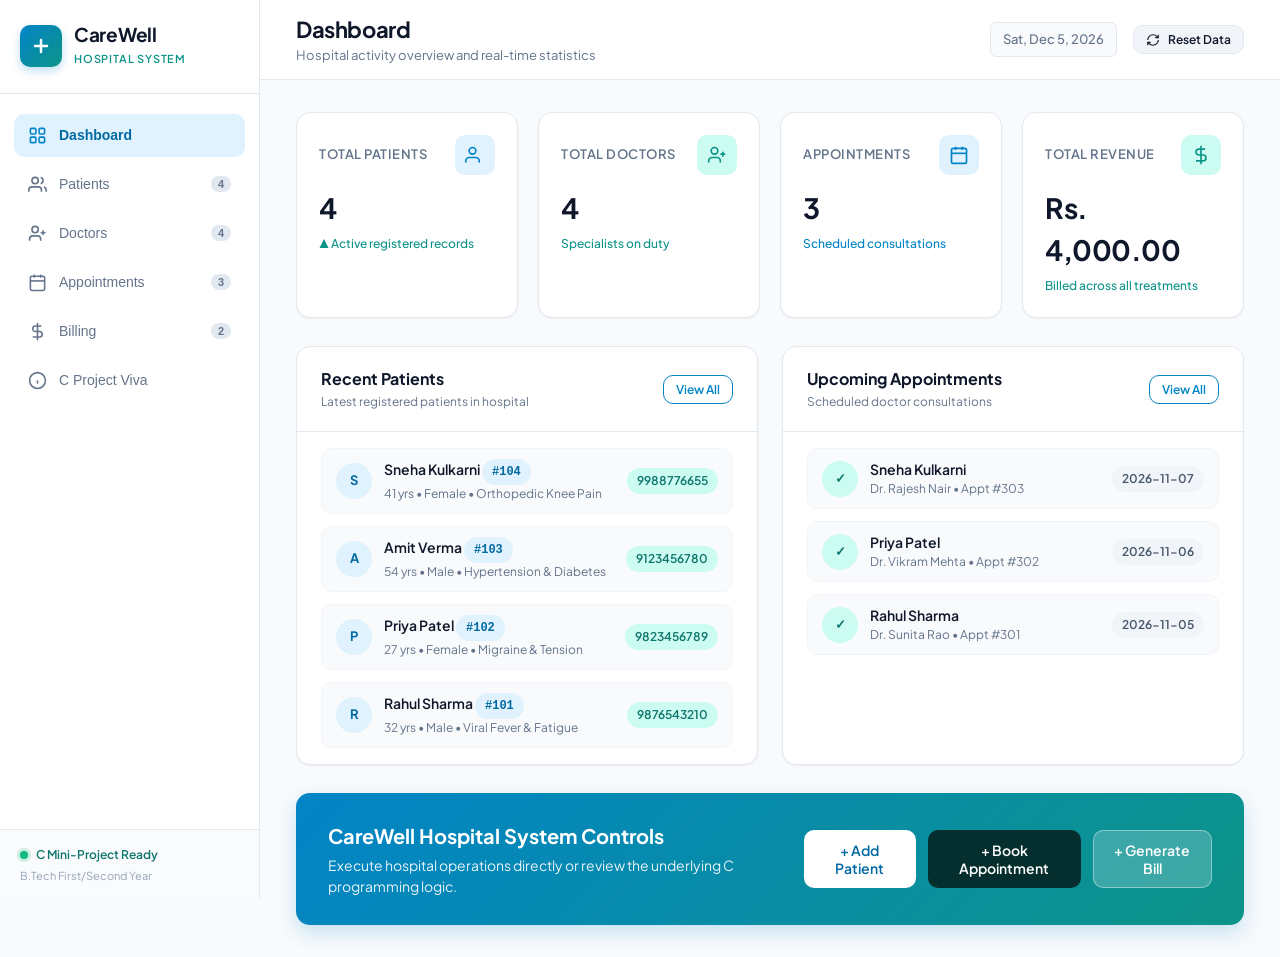
==== index.html @ 75017a67 "Initial commit: CareWell Hospital Management System in C with Web Interface" ====
<!DOCTYPE html>
<html lang="en">
<head>
  <meta charset="UTF-8">
  <meta name="viewport" content="width=device-width, initial-scale=1.0">
  <title>CareWell - Hospital Management System</title>
  <link rel="stylesheet" href="style.css">
  <link rel="preconnect" href="https://fonts.googleapis.com">
  <link rel="preconnect" href="https://fonts.gstatic.com" crossorigin>
  <link href="https://fonts.googleapis.com/css2?family=Plus+Jakarta+Sans:wght@400;500;600;700&display=swap" rel="stylesheet">
</head>
<body>
  <div class="app-layout">
    <!-- SIDEBAR NAVIGATION -->
    <aside class="sidebar">
      <div class="brand">
        <div class="brand-icon">
          <svg width="24" height="24" viewBox="0 0 24 24" fill="none" stroke="currentColor" stroke-width="2.5" stroke-linecap="round" stroke-linejoin="round">
            <path d="M12 6v12M6 12h12"/>
          </svg>
        </div>
        <div class="brand-text">
          <h2>CareWell</h2>
          <span>Hospital System</span>
        </div>
      </div>

      <nav class="nav-menu">
        <button class="nav-item active" data-tab="dashboard">
          <svg class="nav-icon" viewBox="0 0 24 24" fill="none" stroke="currentColor" stroke-width="2">
            <rect x="3" y="3" width="7" height="7" rx="1.5"/>
            <rect x="14" y="3" width="7" height="7" rx="1.5"/>
            <rect x="14" y="14" width="7" height="7" rx="1.5"/>
            <rect x="3" y="14" width="7" height="7" rx="1.5"/>
          </svg>
          <span>Dashboard</span>
        </button>

        <button class="nav-item" data-tab="patients">
          <svg class="nav-icon" viewBox="0 0 24 24" fill="none" stroke="currentColor" stroke-width="2">
            <path d="M17 21v-2a4 4 0 0 0-4-4H5a4 4 0 0 0-4 4v2"/>
            <circle cx="9" cy="7" r="4"/>
            <path d="M23 21v-2a4 4 0 0 0-3-3.87"/>
            <path d="M16 3.13a4 4 0 0 1 0 7.75"/>
          </svg>
          <span>Patients</span>
          <span class="nav-badge" id="badgePatients">0</span>
        </button>

        <button class="nav-item" data-tab="doctors">
          <svg class="nav-icon" viewBox="0 0 24 24" fill="none" stroke="currentColor" stroke-width="2">
            <path d="M16 21v-2a4 4 0 0 0-4-4H6a4 4 0 0 0-4 4v2"/>
            <circle cx="9" cy="7" r="4"/>
            <line x1="19" y1="8" x2="19" y2="14"/>
            <line x1="22" y1="11" x2="16" y2="11"/>
          </svg>
          <span>Doctors</span>
          <span class="nav-badge" id="badgeDoctors">0</span>
        </button>

        <button class="nav-item" data-tab="appointments">
          <svg class="nav-icon" viewBox="0 0 24 24" fill="none" stroke="currentColor" stroke-width="2">
            <rect x="3" y="4" width="18" height="18" rx="2" ry="2"/>
            <line x1="16" y1="2" x2="16" y2="6"/>
            <line x1="8" y1="2" x2="8" y2="6"/>
            <line x1="3" y1="10" x2="21" y2="10"/>
          </svg>
          <span>Appointments</span>
          <span class="nav-badge" id="badgeAppointments">0</span>
        </button>

        <button class="nav-item" data-tab="billing">
          <svg class="nav-icon" viewBox="0 0 24 24" fill="none" stroke="currentColor" stroke-width="2">
            <line x1="12" y1="1" x2="12" y2="23"/>
            <path d="M17 5H9.5a3.5 3.5 0 0 0 0 7h5a3.5 3.5 0 0 1 0 7H6"/>
          </svg>
          <span>Billing</span>
          <span class="nav-badge" id="badgeBills">0</span>
        </button>

        <button class="nav-item" data-tab="guide">
          <svg class="nav-icon" viewBox="0 0 24 24" fill="none" stroke="currentColor" stroke-width="2">
            <circle cx="12" cy="12" r="10"/>
            <line x1="12" y1="16" x2="12" y2="12"/>
            <line x1="12" y1="8" x2="12.01" y2="8"/>
          </svg>
          <span>C Project Viva</span>
        </button>
      </nav>

      <div class="sidebar-footer">
        <div class="status-indicator">
          <span class="status-dot"></span>
          <span class="status-text">C Mini-Project Ready</span>
        </div>
        <p class="credit">B.Tech First/Second Year</p>
      </div>
    </aside>

    <!-- MAIN CONTENT AREA -->
    <main class="main-content">
      <!-- HEADER -->
      <header class="top-header">
        <div class="header-title">
          <h1 id="pageTitle">Dashboard</h1>
          <p id="pageSubtitle">Hospital activity overview and real-time statistics</p>
        </div>
        <div class="header-actions">
          <span class="current-date" id="liveDate"></span>
          <button class="btn btn-secondary btn-sm" onclick="resetToSampleData()">
            <svg width="14" height="14" viewBox="0 0 24 24" fill="none" stroke="currentColor" stroke-width="2"><path d="M3 12a9 9 0 0 1 9-9 9.75 9.75 0 0 1 6.74 2.74L21 8"/><path d="M21 3v5h-5"/><path d="M21 12a9 9 0 0 1-9 9 9.75 9.75 0 0 1-6.74-2.74L3 16"/><path d="M8 16H3v5"/></svg>
            Reset Data
          </button>
        </div>
      </header>

      <!-- TAB 1: DASHBOARD VIEW -->
      <section id="view-dashboard" class="tab-view active">
        <!-- Dashboard Stat Cards -->
        <div class="stats-grid">
          <div class="stat-card">
            <div class="stat-header">
              <span class="stat-label">Total Patients</span>
              <div class="stat-icon bg-blue-subtle text-blue">
                <svg width="20" height="20" viewBox="0 0 24 24" fill="none" stroke="currentColor" stroke-width="2"><path d="M17 21v-2a4 4 0 0 0-4-4H5a4 4 0 0 0-4 4v2"/><circle cx="9" cy="7" r="4"/></svg>
              </div>
            </div>
            <div class="stat-value" id="dashTotalPatients">0</div>
            <div class="stat-footer text-teal">
              <span>&#x25B2; Active registered records</span>
            </div>
          </div>

          <div class="stat-card">
            <div class="stat-header">
              <span class="stat-label">Total Doctors</span>
              <div class="stat-icon bg-teal-subtle text-teal">
                <svg width="20" height="20" viewBox="0 0 24 24" fill="none" stroke="currentColor" stroke-width="2"><path d="M16 21v-2a4 4 0 0 0-4-4H6a4 4 0 0 0-4 4v2"/><circle cx="9" cy="7" r="4"/><line x1="19" y1="8" x2="19" y2="14"/><line x1="22" y1="11" x2="16" y2="11"/></svg>
              </div>
            </div>
            <div class="stat-value" id="dashTotalDoctors">0</div>
            <div class="stat-footer text-teal">
              <span>Specialists on duty</span>
            </div>
          </div>

          <div class="stat-card">
            <div class="stat-header">
              <span class="stat-label">Appointments</span>
              <div class="stat-icon bg-blue-subtle text-blue">
                <svg width="20" height="20" viewBox="0 0 24 24" fill="none" stroke="currentColor" stroke-width="2"><rect x="3" y="4" width="18" height="18" rx="2" ry="2"/><line x1="16" y1="2" x2="16" y2="6"/><line x1="8" y1="2" x2="8" y2="6"/><line x1="3" y1="10" x2="21" y2="10"/></svg>
              </div>
            </div>
            <div class="stat-value" id="dashTotalAppointments">0</div>
            <div class="stat-footer text-blue">
              <span>Scheduled consultations</span>
            </div>
          </div>

          <div class="stat-card">
            <div class="stat-header">
              <span class="stat-label">Total Revenue</span>
              <div class="stat-icon bg-teal-subtle text-teal">
                <svg width="20" height="20" viewBox="0 0 24 24" fill="none" stroke="currentColor" stroke-width="2"><line x1="12" y1="1" x2="12" y2="23"/><path d="M17 5H9.5a3.5 3.5 0 0 0 0 7h5a3.5 3.5 0 0 1 0 7H6"/></svg>
              </div>
            </div>
            <div class="stat-value" id="dashTotalRevenue">Rs. 0</div>
            <div class="stat-footer text-teal">
              <span>Billed across all treatments</span>
            </div>
          </div>
        </div>

        <!-- Quick Actions & Overview Cards -->
        <div class="dashboard-columns">
          <div class="card recent-card">
            <div class="card-header">
              <div>
                <h3>Recent Patients</h3>
                <p>Latest registered patients in hospital</p>
              </div>
              <button class="btn btn-outline btn-sm" onclick="switchTab('patients')">View All</button>
            </div>
            <div class="card-body">
              <div id="dashRecentPatients" class="mini-list"></div>
            </div>
          </div>

          <div class="card recent-card">
            <div class="card-header">
              <div>
                <h3>Upcoming Appointments</h3>
                <p>Scheduled doctor consultations</p>
              </div>
              <button class="btn btn-outline btn-sm" onclick="switchTab('appointments')">View All</button>
            </div>
            <div class="card-body">
              <div id="dashRecentAppointments" class="mini-list"></div>
            </div>
          </div>
        </div>

        <!-- Quick Access Shortcuts -->
        <div class="quick-banner">
          <div class="banner-text">
            <h3>CareWell Hospital System Controls</h3>
            <p>Execute hospital operations directly or review the underlying C programming logic.</p>
          </div>
          <div class="banner-buttons">
            <button class="btn btn-primary" onclick="openModal('modalAddPatient')">+ Add Patient</button>
            <button class="btn btn-teal" onclick="openModal('modalBookAppt')">+ Book Appointment</button>
            <button class="btn btn-secondary" onclick="openModal('modalCreateBill')">+ Generate Bill</button>
          </div>
        </div>
      </section>

      <!-- TAB 2: PATIENT MANAGEMENT -->
      <section id="view-patients" class="tab-view">
        <div class="view-header-bar">
          <div class="search-box">
            <svg width="18" height="18" viewBox="0 0 24 24" fill="none" stroke="currentColor" stroke-width="2"><circle cx="11" cy="11" r="8"/><line x1="21" y1="21" x2="16.65" y2="16.65"/></svg>
            <input type="text" id="patientSearchInput" placeholder="Search by Patient ID, Name, or Disease..." onkeyup="filterPatients()">
          </div>
          <button class="btn btn-primary" onclick="openModal('modalAddPatient')">
            <svg width="16" height="16" viewBox="0 0 24 24" fill="none" stroke="currentColor" stroke-width="2"><line x1="12" y1="5" x2="12" y2="19"/><line x1="5" y1="12" x2="19" y2="12"/></svg>
            Add New Patient
          </button>
        </div>

        <div class="table-container card">
          <table class="data-table">
            <thead>
              <tr>
                <th>Patient ID</th>
                <th>Full Name</th>
                <th>Age</th>
                <th>Gender</th>
                <th>Phone Number</th>
                <th>Disease / Diagnosis</th>
                <th class="text-right">Actions</th>
              </tr>
            </thead>
            <tbody id="patientTableBody">
              <!-- Dynamically populated -->
            </tbody>
          </table>
        </div>
      </section>

      <!-- TAB 3: DOCTOR MANAGEMENT -->
      <section id="view-doctors" class="tab-view">
        <div class="view-header-bar">
          <div class="search-box">
            <svg width="18" height="18" viewBox="0 0 24 24" fill="none" stroke="currentColor" stroke-width="2"><circle cx="11" cy="11" r="8"/><line x1="21" y1="21" x2="16.65" y2="16.65"/></svg>
            <input type="text" id="doctorSearchInput" placeholder="Search by Doctor Name or Specialization..." onkeyup="filterDoctors()">
          </div>
          <button class="btn btn-primary" onclick="openModal('modalAddDoctor')">
            <svg width="16" height="16" viewBox="0 0 24 24" fill="none" stroke="currentColor" stroke-width="2"><line x1="12" y1="5" x2="12" y2="19"/><line x1="5" y1="12" x2="19" y2="12"/></svg>
            Add New Doctor
          </button>
        </div>

        <div class="table-container card">
          <table class="data-table">
            <thead>
              <tr>
                <th>Doctor ID</th>
                <th>Doctor Name</th>
                <th>Specialization</th>
                <th>Phone Number</th>
                <th>Status</th>
              </tr>
            </thead>
            <tbody id="doctorTableBody">
              <!-- Dynamically populated -->
            </tbody>
          </table>
        </div>
      </section>

      <!-- TAB 4: APPOINTMENT MANAGEMENT -->
      <section id="view-appointments" class="tab-view">
        <div class="view-header-bar">
          <div class="search-box">
            <svg width="18" height="18" viewBox="0 0 24 24" fill="none" stroke="currentColor" stroke-width="2"><circle cx="11" cy="11" r="8"/><line x1="21" y1="21" x2="16.65" y2="16.65"/></svg>
            <input type="text" id="apptSearchInput" placeholder="Search by Patient or Doctor..." onkeyup="filterAppointments()">
          </div>
          <button class="btn btn-teal" onclick="openModal('modalBookAppt')">
            <svg width="16" height="16" viewBox="0 0 24 24" fill="none" stroke="currentColor" stroke-width="2"><rect x="3" y="4" width="18" height="18" rx="2" ry="2"/><line x1="16" y1="2" x2="16" y2="6"/><line x1="8" y1="2" x2="8" y2="6"/><line x1="3" y1="10" x2="21" y2="10"/></svg>
            Book Appointment
          </button>
        </div>

        <div class="table-container card">
          <table class="data-table">
            <thead>
              <tr>
                <th>Appt ID</th>
                <th>Patient Details</th>
                <th>Assigned Doctor</th>
                <th>Appointment Date</th>
                <th>Status</th>
                <th class="text-right">Actions</th>
              </tr>
            </thead>
            <tbody id="appointmentTableBody">
              <!-- Dynamically populated -->
            </tbody>
          </table>
        </div>
      </section>

      <!-- TAB 5: BILLING MANAGEMENT -->
      <section id="view-billing" class="tab-view">
        <div class="view-header-bar">
          <div class="search-box">
            <svg width="18" height="18" viewBox="0 0 24 24" fill="none" stroke="currentColor" stroke-width="2"><circle cx="11" cy="11" r="8"/><line x1="21" y1="21" x2="16.65" y2="16.65"/></svg>
            <input type="text" id="billSearchInput" placeholder="Search by Invoice ID or Patient..." onkeyup="filterBills()">
          </div>
          <button class="btn btn-primary" onclick="openModal('modalCreateBill')">
            <svg width="16" height="16" viewBox="0 0 24 24" fill="none" stroke="currentColor" stroke-width="2"><line x1="12" y1="1" x2="12" y2="23"/><path d="M17 5H9.5a3.5 3.5 0 0 0 0 7h5a3.5 3.5 0 0 1 0 7H6"/></svg>
            Generate Patient Bill
          </button>
        </div>

        <div class="table-container card">
          <table class="data-table">
            <thead>
              <tr>
                <th>Invoice ID</th>
                <th>Patient Name</th>
                <th>Consultation Fee</th>
                <th>Medicine Charges</th>
                <th>Treatment Charges</th>
                <th>Total Payable</th>
                <th class="text-right">Receipt</th>
              </tr>
            </thead>
            <tbody id="billTableBody">
              <!-- Dynamically populated -->
            </tbody>
          </table>
        </div>
      </section>

      <!-- TAB 6: C PROJECT VIVA GUIDE -->
      <section id="view-guide" class="tab-view">
        <div class="guide-grid">
          <div class="card guide-card">
            <h3>B.Tech C Mini-Project Architecture</h3>
            <p>This project models real-world hospital workflows using fundamental C concepts required in standard engineering curricula:</p>
            <div class="concept-tags">
              <span class="tag">Structures (struct)</span>
              <span class="tag">Arrays of Structures</span>
              <span class="tag">Functions & Prototypes</span>
              <span class="tag">Loops & Switch-Case</span>
              <span class="tag">String Manipulation</span>
              <span class="tag">File Handling (fopen, fprintf, fscanf)</span>
            </div>

            <h4 style="margin-top: 20px;">1. Compilation & Execution Commands:</h4>
            <div class="code-box">
              <code># Compile C Engine with Windows Sockets<br>gcc main.c -o hospital.exe -lws2_32<br><br># Run Application (Auto-opens website in browser!)<br>.\hospital.exe</code>
            </div>

            <h4 style="margin-top: 15px;">2. Data Structures Used in C:</h4>
            <div class="code-box">
              <code>struct Patient {<br>&nbsp;&nbsp;int id;<br>&nbsp;&nbsp;char name[50];<br>&nbsp;&nbsp;int age;<br>&nbsp;&nbsp;char gender[10];<br>&nbsp;&nbsp;char phone[15];<br>&nbsp;&nbsp;char disease[50];<br>};<br><br>Patient patients[MAX_PATIENTS]; // Array of structures</code>
            </div>
          </div>

          <div class="card guide-card">
            <h3>Viva Voce Questions & Answers</h3>
            <div class="viva-item">
              <strong>Q1. Why are Arrays of Structures used in this project?</strong>
              <p>An array of structures allows grouping heterogenous attributes of a patient (integers for ID/age, character arrays for name/disease) into a single entity, and storing multiple such records contiguously in memory for indexed retrieval.</p>
            </div>
            <div class="viva-item">
              <strong>Q2. How is patient deletion handled in C?</strong>
              <p>When a patient at index <code>idx</code> is deleted, elements from <code>idx + 1</code> to <code>count - 1</code> are shifted left by one position, and the counter is decremented: <code>patients[i] = patients[i + 1]</code>.</p>
            </div>
            <div class="viva-item">
              <strong>Q3. How is persistent storage achieved?</strong>
              <p>Using standard C file I/O (<code>fopen</code> in <code>"w"</code> and <code>"r"</code> mode), records are serialized with delimited formatting to <code>hospital_data.txt</code>, surviving program restarts.</p>
            </div>
          </div>
        </div>
      </section>
    </main>
  </div>

  <!-- MODAL: ADD PATIENT -->
  <div class="modal-overlay" id="modalAddPatient">
    <div class="modal-dialog">
      <div class="modal-header">
        <h3>Register New Patient</h3>
        <button class="modal-close" onclick="closeModal('modalAddPatient')">&times;</button>
      </div>
      <form id="formAddPatient" onsubmit="handlePatientSubmit(event)">
        <div class="modal-body">
          <div class="form-group">
            <label>Assigned Patient ID</label>
            <input type="text" id="pIdPreview" class="form-control" readonly>
          </div>
          <div class="form-group">
            <label>Full Name *</label>
            <input type="text" id="pName" class="form-control" placeholder="e.g. Ramesh Chandra" required>
          </div>
          <div class="form-row">
            <div class="form-group">
              <label>Age *</label>
              <input type="number" id="pAge" class="form-control" min="1" max="120" placeholder="e.g. 35" required>
            </div>
            <div class="form-group">
              <label>Gender *</label>
              <select id="pGender" class="form-control" required>
                <option value="Male">Male</option>
                <option value="Female">Female</option>
                <option value="Other">Other</option>
              </select>
            </div>
          </div>
          <div class="form-group">
            <label>Phone Number *</label>
            <input type="tel" id="pPhone" class="form-control" placeholder="10-digit mobile number" required>
          </div>
          <div class="form-group">
            <label>Disease / Medical Diagnosis *</label>
            <input type="text" id="pDisease" class="form-control" placeholder="e.g. Acute Bronchitis, Fever" required>
          </div>
        </div>
        <div class="modal-footer">
          <button type="button" class="btn btn-secondary" onclick="closeModal('modalAddPatient')">Cancel</button>
          <button type="submit" class="btn btn-primary">Save Patient</button>
        </div>
      </form>
    </div>
  </div>

  <!-- MODAL: ADD DOCTOR -->
  <div class="modal-overlay" id="modalAddDoctor">
    <div class="modal-dialog">
      <div class="modal-header">
        <h3>Add Doctor Details</h3>
        <button class="modal-close" onclick="closeModal('modalAddDoctor')">&times;</button>
      </div>
      <form id="formAddDoctor" onsubmit="handleDoctorSubmit(event)">
        <div class="modal-body">
          <div class="form-group">
            <label>Assigned Doctor ID</label>
            <input type="text" id="docIdPreview" class="form-control" readonly>
          </div>
          <div class="form-group">
            <label>Doctor Full Name *</label>
            <input type="text" id="docName" class="form-control" placeholder="e.g. Dr. Kavita Sharma" required>
          </div>
          <div class="form-group">
            <label>Specialization *</label>
            <input type="text" id="docSpecialization" class="form-control" placeholder="e.g. Cardiology, Pediatrics, General" required>
          </div>
          <div class="form-group">
            <label>Phone Number *</label>
            <input type="tel" id="docPhone" class="form-control" placeholder="Contact number" required>
          </div>
        </div>
        <div class="modal-footer">
          <button type="button" class="btn btn-secondary" onclick="closeModal('modalAddDoctor')">Cancel</button>
          <button type="submit" class="btn btn-primary">Save Doctor</button>
        </div>
      </form>
    </div>
  </div>

  <!-- MODAL: BOOK APPOINTMENT -->
  <div class="modal-overlay" id="modalBookAppt">
    <div class="modal-dialog">
      <div class="modal-header">
        <h3>Book Medical Appointment</h3>
        <button class="modal-close" onclick="closeModal('modalBookAppt')">&times;</button>
      </div>
      <form id="formBookAppt" onsubmit="handleAppointmentSubmit(event)">
        <div class="modal-body">
          <div class="form-group">
            <label>Select Patient *</label>
            <select id="apptPatientSelect" class="form-control" required></select>
          </div>
          <div class="form-group">
            <label>Select Doctor *</label>
            <select id="apptDoctorSelect" class="form-control" required></select>
          </div>
          <div class="form-group">
            <label>Appointment Date *</label>
            <input type="date" id="apptDate" class="form-control" required>
          </div>
        </div>
        <div class="modal-footer">
          <button type="button" class="btn btn-secondary" onclick="closeModal('modalBookAppt')">Cancel</button>
          <button type="submit" class="btn btn-teal">Confirm Appointment</button>
        </div>
      </form>
    </div>
  </div>

  <!-- MODAL: GENERATE BILL -->
  <div class="modal-overlay" id="modalCreateBill">
    <div class="modal-dialog">
      <div class="modal-header">
        <h3>Generate Patient Bill</h3>
        <button class="modal-close" onclick="closeModal('modalCreateBill')">&times;</button>
      </div>
      <form id="formCreateBill" onsubmit="handleBillSubmit(event)">
        <div class="modal-body">
          <div class="form-group">
            <label>Select Patient *</label>
            <select id="billPatientSelect" class="form-control" required></select>
          </div>
          <div class="form-group">
            <label>Consultation Fee (Rs.) *</label>
            <input type="number" id="billConsultation" class="form-control" min="0" step="50" value="500" required oninput="calcBillPreview()">
          </div>
          <div class="form-group">
            <label>Medicine Charges (Rs.) *</label>
            <input type="number" id="billMedicines" class="form-control" min="0" step="10" value="350" required oninput="calcBillPreview()">
          </div>
          <div class="form-group">
            <label>Treatment / Lab Charges (Rs.) *</label>
            <input type="number" id="billTreatment" class="form-control" min="0" step="10" value="200" required oninput="calcBillPreview()">
          </div>

          <div class="bill-total-banner">
            <span>Total Payable:</span>
            <strong id="billPreviewTotal">Rs. 1,050.00</strong>
          </div>
        </div>
        <div class="modal-footer">
          <button type="button" class="btn btn-secondary" onclick="closeModal('modalCreateBill')">Cancel</button>
          <button type="submit" class="btn btn-primary">Generate Invoice</button>
        </div>
      </form>
    </div>
  </div>

  <!-- MODAL: PRINTABLE RECEIPT -->
  <div class="modal-overlay" id="modalInvoiceReceipt">
    <div class="modal-dialog modal-receipt">
      <div class="receipt-paper" id="receiptContent">
        <div class="receipt-header">
          <div class="receipt-cross">+</div>
          <h2>CareWell Multispeciality Hospital</h2>
          <p>Sector 12, Healthcare Enclave &bull; Helpline: +91 1800-CARE-WELL</p>
          <div class="receipt-badge">PATIENT BILLING INVOICE</div>
        </div>

        <div class="receipt-meta">
          <div>
            <strong>Invoice No:</strong> <span id="recInvoiceId"></span><br>
            <strong>Date:</strong> <span id="recDate"></span>
          </div>
          <div style="text-align: right;">
            <strong>Patient ID:</strong> <span id="recPatientId"></span><br>
            <strong>Patient Name:</strong> <span id="recPatientName"></span>
          </div>
        </div>

        <table class="receipt-table">
          <thead>
            <tr>
              <th>Description</th>
              <th style="text-align: right;">Amount (Rs.)</th>
            </tr>
          </thead>
          <tbody>
            <tr>
              <td>Doctor Consultation Charges</td>
              <td style="text-align: right;" id="recConsultation"></td>
            </tr>
            <tr>
              <td>Pharmacy & Medicine Charges</td>
              <td style="text-align: right;" id="recMedicine"></td>
            </tr>
            <tr>
              <td>Hospital & Treatment Charges</td>
              <td style="text-align: right;" id="recTreatment"></td>
            </tr>
          </tbody>
          <tfoot>
            <tr class="grand-total-row">
              <td><strong>TOTAL PAYABLE AMOUNT</strong></td>
              <td style="text-align: right;"><strong id="recTotal"></strong></td>
            </tr>
          </tfoot>
        </table>

        <div class="receipt-footer">
          <p>Thank you for choosing CareWell Hospital. We wish you a speedy recovery!</p>
          <div class="authorized-sign">Authorized Signatory</div>
        </div>
      </div>

      <div class="modal-footer" style="background: #f8fafc; border-top: 1px solid #e2e8f0;">
        <button class="btn btn-secondary" onclick="closeModal('modalInvoiceReceipt')">Close</button>
        <button class="btn btn-primary" onclick="window.print()">
          <svg width="15" height="15" viewBox="0 0 24 24" fill="none" stroke="currentColor" stroke-width="2"><polyline points="6 9 6 2 18 2 18 9"/><path d="M6 18H4a2 2 0 0 1-2-2v-5a2 2 0 0 1 2-2h16a2 2 0 0 1 2 2v5a2 2 0 0 1-2 2h-2"/><rect x="6" y="14" width="12" height="8"/></svg>
          Print Receipt
        </button>
      </div>
    </div>
  </div>

  <script src="script.js"></script>
</body>
</html>
---- style.css ----
/* ==========================================================================
   CAREWELL HOSPITAL MANAGEMENT SYSTEM - STYLESHEET
   Palette: White Background, Ocean Blue (#0284c7), Light Teal (#0d9488)
   ========================================================================== */

:root {
  --bg-main: #f8fafc;
  --bg-surface: #ffffff;
  --bg-sidebar: #ffffff;
  
  --primary-blue: #0284c7;
  --primary-blue-dark: #0369a1;
  --primary-blue-light: #e0f2fe;
  
  --teal: #0d9488;
  --teal-dark: #0f766e;
  --teal-light: #ccfbf1;
  --teal-subtle: #f0fdfa;
  
  --text-dark: #0f172a;
  --text-muted: #64748b;
  --text-light: #94a3b8;
  
  --border-color: #e2e8f0;
  --border-focus: #38bdf8;
  
  --danger-red: #ef4444;
  --danger-light: #fee2e2;
  
  --shadow-sm: 0 1px 2px 0 rgba(0, 0, 0, 0.05);
  --shadow-md: 0 4px 6px -1px rgba(0, 0, 0, 0.07), 0 2px 4px -2px rgba(0, 0, 0, 0.05);
  --shadow-lg: 0 10px 15px -3px rgba(0, 0, 0, 0.08), 0 4px 6px -4px rgba(0, 0, 0, 0.04);
  
  --radius-sm: 6px;
  --radius-md: 10px;
  --radius-lg: 14px;
}

* {
  margin: 0;
  padding: 0;
  box-sizing: border-box;
}

body {
  font-family: 'Plus Jakarta Sans', -apple-system, BlinkMacSystemFont, 'Segoe UI', Roboto, sans-serif;
  background-color: var(--bg-main);
  color: var(--text-dark);
  line-height: 1.5;
  -webkit-font-smoothing: antialiased;
}

/* LAYOUT CONTAINER */
.app-layout {
  display: flex;
  min-height: 100vh;
}

/* ==========================================================================
   SIDEBAR NAVIGATION
   ========================================================================== */
.sidebar {
  width: 260px;
  background-color: var(--bg-sidebar);
  border-right: 1px solid var(--border-color);
  display: flex;
  flex-direction: column;
  position: fixed;
  top: 0;
  bottom: 0;
  left: 0;
  z-index: 100;
}

.brand {
  display: flex;
  align-items: center;
  gap: 12px;
  padding: 24px 20px;
  border-bottom: 1px solid var(--border-color);
}

.brand-icon {
  width: 42px;
  height: 42px;
  background: linear-gradient(135deg, var(--primary-blue), var(--teal));
  color: #ffffff;
  border-radius: var(--radius-md);
  display: flex;
  align-items: center;
  justify-content: center;
  box-shadow: 0 4px 10px rgba(2, 132, 199, 0.25);
}

.brand-text h2 {
  font-size: 19px;
  font-weight: 700;
  color: var(--text-dark);
  letter-spacing: -0.3px;
  line-height: 1.1;
}

.brand-text span {
  font-size: 11px;
  text-transform: uppercase;
  letter-spacing: 0.8px;
  color: var(--teal);
  font-weight: 600;
}

.nav-menu {
  display: flex;
  flex-direction: column;
  gap: 6px;
  padding: 20px 14px;
  flex: 1;
  overflow-y: auto;
}

.nav-item {
  display: flex;
  align-items: center;
  gap: 12px;
  padding: 12px 14px;
  border-radius: var(--radius-md);
  color: var(--text-muted);
  font-size: 14px;
  font-weight: 500;
  border: none;
  background: transparent;
  cursor: pointer;
  transition: all 0.18s ease;
  width: 100%;
  text-align: left;
}

.nav-item .nav-icon {
  width: 19px;
  height: 19px;
  transition: stroke 0.18s ease;
}

.nav-item:hover {
  background-color: var(--teal-subtle);
  color: var(--teal-dark);
}

.nav-item.active {
  background-color: var(--primary-blue-light);
  color: var(--primary-blue-dark);
  font-weight: 600;
}

.nav-item.active .nav-icon {
  stroke: var(--primary-blue);
}

.nav-badge {
  margin-left: auto;
  background-color: #e2e8f0;
  color: var(--text-muted);
  font-size: 11px;
  font-weight: 600;
  padding: 2px 7px;
  border-radius: 12px;
}

.nav-item.active .nav-badge {
  background-color: var(--primary-blue);
  color: #ffffff;
}

.sidebar-footer {
  padding: 16px 20px;
  border-top: 1px solid var(--border-color);
  background: #fafbfc;
}

.status-indicator {
  display: flex;
  align-items: center;
  gap: 8px;
  margin-bottom: 4px;
}

.status-dot {
  width: 8px;
  height: 8px;
  border-radius: 50%;
  background-color: #10b981;
  box-shadow: 0 0 0 3px rgba(16, 185, 129, 0.2);
}

.status-text {
  font-size: 12px;
  font-weight: 600;
  color: var(--teal-dark);
}

.credit {
  font-size: 11px;
  color: var(--text-light);
}

/* ==========================================================================
   MAIN CONTENT AREA
   ========================================================================== */
.main-content {
  margin-left: 260px;
  flex: 1;
  display: flex;
  flex-direction: column;
  min-height: 100vh;
}

/* TOP HEADER */
.top-header {
  height: 80px;
  background-color: var(--bg-surface);
  border-bottom: 1px solid var(--border-color);
  display: flex;
  align-items: center;
  justify-content: space-between;
  padding: 0 36px;
  position: sticky;
  top: 0;
  z-index: 90;
}

.header-title h1 {
  font-size: 22px;
  font-weight: 700;
  color: var(--text-dark);
  letter-spacing: -0.4px;
}

.header-title p {
  font-size: 13px;
  color: var(--text-muted);
}

.header-actions {
  display: flex;
  align-items: center;
  gap: 16px;
}

.current-date {
  font-size: 13px;
  font-weight: 500;
  color: var(--text-muted);
  background: var(--bg-main);
  padding: 7px 12px;
  border-radius: var(--radius-sm);
  border: 1px solid var(--border-color);
}

/* ==========================================================================
   TAB VIEWS
   ========================================================================== */
.tab-view {
  display: none;
  padding: 32px 36px;
  animation: fadeIn 0.2s ease-in-out;
}

.tab-view.active {
  display: block;
}

@keyframes fadeIn {
  from { opacity: 0; transform: translateY(3px); }
  to { opacity: 1; transform: translateY(0); }
}

/* ==========================================================================
   DASHBOARD STAT CARDS
   ========================================================================== */
.stats-grid {
  display: grid;
  grid-template-columns: repeat(4, 1fr);
  gap: 20px;
  margin-bottom: 28px;
}

.stat-card {
  background: var(--bg-surface);
  border-radius: var(--radius-lg);
  padding: 22px;
  border: 1px solid var(--border-color);
  box-shadow: var(--shadow-sm);
  display: flex;
  flex-direction: column;
  transition: transform 0.15s ease, box-shadow 0.15s ease;
}

.stat-card:hover {
  transform: translateY(-2px);
  box-shadow: var(--shadow-md);
}

.stat-header {
  display: flex;
  justify-content: space-between;
  align-items: center;
  margin-bottom: 12px;
}

.stat-label {
  font-size: 13px;
  font-weight: 600;
  color: var(--text-muted);
  text-transform: uppercase;
  letter-spacing: 0.5px;
}

.stat-icon {
  width: 40px;
  height: 40px;
  border-radius: var(--radius-md);
  display: flex;
  align-items: center;
  justify-content: center;
}

.stat-value {
  font-size: 28px;
  font-weight: 700;
  color: var(--text-dark);
  letter-spacing: -0.5px;
  margin-bottom: 6px;
}

.stat-footer {
  font-size: 12px;
  font-weight: 500;
  display: flex;
  align-items: center;
  gap: 4px;
}

.bg-blue-subtle { background-color: var(--primary-blue-light); }
.text-blue { color: var(--primary-blue); }
.bg-teal-subtle { background-color: var(--teal-light); }
.text-teal { color: var(--teal); }

/* DASHBOARD COLUMNS */
.dashboard-columns {
  display: grid;
  grid-template-columns: 1fr 1fr;
  gap: 24px;
  margin-bottom: 28px;
}

.card {
  background: var(--bg-surface);
  border-radius: var(--radius-lg);
  border: 1px solid var(--border-color);
  box-shadow: var(--shadow-sm);
  overflow: hidden;
}

.card-header {
  display: flex;
  justify-content: space-between;
  align-items: center;
  padding: 20px 24px;
  border-bottom: 1px solid var(--border-color);
}

.card-header h3 {
  font-size: 16px;
  font-weight: 700;
  color: var(--text-dark);
}

.card-header p {
  font-size: 12px;
  color: var(--text-muted);
  margin-top: 2px;
}

.card-body {
  padding: 16px 24px;
}

/* MINI LIST */
.mini-list {
  display: flex;
  flex-direction: column;
  gap: 12px;
}

.mini-item {
  display: flex;
  align-items: center;
  justify-content: space-between;
  padding: 10px 14px;
  background: #f8fafc;
  border-radius: var(--radius-md);
  border: 1px solid #f1f5f9;
}

.mini-item-left {
  display: flex;
  align-items: center;
  gap: 12px;
}

.mini-avatar {
  width: 36px;
  height: 36px;
  border-radius: 50%;
  background: var(--primary-blue-light);
  color: var(--primary-blue-dark);
  font-weight: 700;
  font-size: 13px;
  display: flex;
  align-items: center;
  justify-content: center;
}

.mini-name {
  font-size: 14px;
  font-weight: 600;
  color: var(--text-dark);
}

.mini-meta {
  font-size: 12px;
  color: var(--text-muted);
}

/* QUICK BANNER */
.quick-banner {
  background: linear-gradient(135deg, #0284c7 0%, #0d9488 100%);
  color: #ffffff;
  border-radius: var(--radius-lg);
  padding: 28px 32px;
  display: flex;
  justify-content: space-between;
  align-items: center;
  box-shadow: 0 8px 20px rgba(2, 132, 199, 0.2);
}

.banner-text h3 {
  font-size: 20px;
  font-weight: 700;
  margin-bottom: 4px;
}

.banner-text p {
  font-size: 14px;
  opacity: 0.9;
}

.banner-buttons {
  display: flex;
  gap: 12px;
}

.banner-buttons .btn-primary {
  background: #ffffff;
  color: var(--primary-blue-dark);
}

.banner-buttons .btn-primary:hover {
  background: #f1f5f9;
}

.banner-buttons .btn-teal {
  background: #042f2e;
  color: #ffffff;
}

.banner-buttons .btn-secondary {
  background: rgba(255, 255, 255, 0.2);
  color: #ffffff;
  border: 1px solid rgba(255, 255, 255, 0.4);
}

.banner-buttons .btn-secondary:hover {
  background: rgba(255, 255, 255, 0.3);
}

/* ==========================================================================
   VIEW HEADER & SEARCH BAR
   ========================================================================== */
.view-header-bar {
  display: flex;
  justify-content: space-between;
  align-items: center;
  margin-bottom: 20px;
}

.search-box {
  display: flex;
  align-items: center;
  gap: 10px;
  background: var(--bg-surface);
  border: 1px solid var(--border-color);
  padding: 8px 16px;
  border-radius: var(--radius-md);
  width: 360px;
  box-shadow: var(--shadow-sm);
}

.search-box svg {
  stroke: var(--text-light);
}

.search-box input {
  border: none;
  outline: none;
  width: 100%;
  font-size: 14px;
  font-family: inherit;
  color: var(--text-dark);
}

.search-box input::placeholder {
  color: var(--text-light);
}

/* ==========================================================================
   DATA TABLES
   ========================================================================== */
.table-container {
  overflow-x: auto;
}

.data-table {
  width: 100%;
  border-collapse: collapse;
  text-align: left;
  font-size: 14px;
}

.data-table thead tr {
  background-color: #f8fafc;
  border-bottom: 1px solid var(--border-color);
}

.data-table th {
  padding: 14px 20px;
  font-weight: 600;
  color: var(--text-muted);
  font-size: 12px;
  text-transform: uppercase;
  letter-spacing: 0.5px;
}

.data-table td {
  padding: 16px 20px;
  border-bottom: 1px solid var(--border-color);
  color: var(--text-dark);
}

.data-table tbody tr:hover {
  background-color: #f8fafc;
}

.data-table tbody tr:last-child td {
  border-bottom: none;
}

.text-right { text-align: right; }

/* BADGES */
.badge {
  display: inline-block;
  padding: 4px 10px;
  border-radius: 20px;
  font-size: 12px;
  font-weight: 600;
}

.badge-id {
  background-color: var(--primary-blue-light);
  color: var(--primary-blue-dark);
  font-family: monospace;
}

.badge-specialty {
  background-color: var(--teal-light);
  color: var(--teal-dark);
}

.badge-active {
  background-color: #dcfce7;
  color: #166534;
}

.badge-date {
  background-color: #f1f5f9;
  color: #475569;
}

/* BUTTONS */
.btn {
  display: inline-flex;
  align-items: center;
  gap: 8px;
  padding: 10px 18px;
  border-radius: var(--radius-md);
  font-size: 14px;
  font-weight: 600;
  cursor: pointer;
  border: none;
  transition: all 0.15s ease;
  font-family: inherit;
}

.btn-sm {
  padding: 6px 12px;
  font-size: 12px;
}

.btn-primary {
  background-color: var(--primary-blue);
  color: #ffffff;
}

.btn-primary:hover {
  background-color: var(--primary-blue-dark);
  box-shadow: 0 4px 12px rgba(2, 132, 199, 0.25);
}

.btn-teal {
  background-color: var(--teal);
  color: #ffffff;
}

.btn-teal:hover {
  background-color: var(--teal-dark);
  box-shadow: 0 4px 12px rgba(13, 148, 136, 0.25);
}

.btn-secondary {
  background-color: #f1f5f9;
  color: var(--text-dark);
  border: 1px solid var(--border-color);
}

.btn-secondary:hover {
  background-color: #e2e8f0;
}

.btn-outline {
  background: transparent;
  color: var(--primary-blue);
  border: 1px solid var(--primary-blue);
}

.btn-outline:hover {
  background: var(--primary-blue-light);
}

.btn-danger-outline {
  background: transparent;
  color: var(--danger-red);
  border: 1px solid #fecaca;
  padding: 5px 10px;
  border-radius: var(--radius-sm);
  font-size: 12px;
}

.btn-danger-outline:hover {
  background: var(--danger-light);
}

/* ==========================================================================
   MODAL DIALOGS
   ========================================================================== */
.modal-overlay {
  display: none;
  position: fixed;
  inset: 0;
  background-color: rgba(15, 23, 42, 0.5);
  backdrop-filter: blur(3px);
  z-index: 1000;
  align-items: center;
  justify-content: center;
  padding: 20px;
}

.modal-overlay.active {
  display: flex;
}

.modal-dialog {
  background: var(--bg-surface);
  border-radius: var(--radius-lg);
  width: 100%;
  max-width: 500px;
  box-shadow: var(--shadow-lg);
  animation: modalPop 0.2s cubic-bezier(0.16, 1, 0.3, 1);
  overflow: hidden;
}

@keyframes modalPop {
  from { opacity: 0; transform: scale(0.96); }
  to { opacity: 1; transform: scale(1); }
}

.modal-header {
  display: flex;
  justify-content: space-between;
  align-items: center;
  padding: 20px 24px;
  border-bottom: 1px solid var(--border-color);
}

.modal-header h3 {
  font-size: 18px;
  font-weight: 700;
  color: var(--text-dark);
}

.modal-close {
  background: none;
  border: none;
  font-size: 24px;
  color: var(--text-light);
  cursor: pointer;
  line-height: 1;
}

.modal-close:hover {
  color: var(--text-dark);
}

.modal-body {
  padding: 24px;
}

.form-group {
  margin-bottom: 16px;
}

.form-group label {
  display: block;
  font-size: 13px;
  font-weight: 600;
  color: var(--text-dark);
  margin-bottom: 6px;
}

.form-row {
  display: grid;
  grid-template-columns: 1fr 1fr;
  gap: 16px;
}

.form-control {
  width: 100%;
  padding: 10px 14px;
  border: 1px solid var(--border-color);
  border-radius: var(--radius-md);
  font-size: 14px;
  font-family: inherit;
  color: var(--text-dark);
  outline: none;
  transition: border-color 0.15s ease;
}

.form-control:focus {
  border-color: var(--primary-blue);
  box-shadow: 0 0 0 3px rgba(2, 132, 199, 0.15);
}

.form-control[readonly] {
  background-color: #f8fafc;
  color: var(--text-muted);
}

.modal-footer {
  display: flex;
  justify-content: flex-end;
  gap: 12px;
  padding: 16px 24px;
  border-top: 1px solid var(--border-color);
  background-color: #fafbfc;
}

.bill-total-banner {
  background: var(--teal-subtle);
  border: 1px dashed var(--teal);
  border-radius: var(--radius-md);
  padding: 14px 18px;
  display: flex;
  justify-content: space-between;
  align-items: center;
  color: var(--teal-dark);
  font-size: 15px;
  margin-top: 20px;
}

.bill-total-banner strong {
  font-size: 20px;
  color: var(--primary-blue-dark);
}

/* ==========================================================================
   PRINTABLE RECEIPT STYLES
   ========================================================================== */
.modal-receipt {
  max-width: 580px;
}

.receipt-paper {
  padding: 32px;
  background: #ffffff;
}

.receipt-header {
  text-align: center;
  border-bottom: 2px dashed #cbd5e1;
  padding-bottom: 20px;
  margin-bottom: 20px;
}

.receipt-cross {
  display: inline-block;
  width: 32px;
  height: 32px;
  background: var(--teal);
  color: #ffffff;
  border-radius: 6px;
  font-size: 24px;
  line-height: 32px;
  font-weight: bold;
  margin-bottom: 8px;
}

.receipt-header h2 {
  font-size: 20px;
  font-weight: 700;
  color: var(--text-dark);
}

.receipt-header p {
  font-size: 12px;
  color: var(--text-muted);
  margin-top: 2px;
}

.receipt-badge {
  display: inline-block;
  background: #f1f5f9;
  color: var(--text-muted);
  font-size: 11px;
  font-weight: 700;
  letter-spacing: 1px;
  padding: 3px 10px;
  border-radius: 4px;
  margin-top: 10px;
}

.receipt-meta {
  display: flex;
  justify-content: space-between;
  font-size: 13px;
  margin-bottom: 20px;
  line-height: 1.6;
}

.receipt-table {
  width: 100%;
  border-collapse: collapse;
  margin-bottom: 24px;
  font-size: 14px;
}

.receipt-table th {
  border-bottom: 2px solid #e2e8f0;
  padding: 8px 4px;
  text-align: left;
  font-size: 12px;
  color: var(--text-muted);
  text-transform: uppercase;
}

.receipt-table td {
  padding: 10px 4px;
  border-bottom: 1px solid #f1f5f9;
}

.grand-total-row td {
  border-top: 2px solid var(--text-dark);
  border-bottom: 2px solid var(--text-dark);
  font-size: 16px;
  padding: 12px 4px;
}

.receipt-footer {
  text-align: center;
  font-size: 12px;
  color: var(--text-muted);
  margin-top: 24px;
}

.authorized-sign {
  margin-top: 35px;
  text-align: right;
  font-size: 12px;
  font-weight: 600;
  color: var(--text-dark);
  border-top: 1px dotted #94a3b8;
  display: inline-block;
  padding-top: 6px;
  float: right;
}

/* ==========================================================================
   VIVA GUIDE TAB
   ========================================================================== */
.guide-grid {
  display: grid;
  grid-template-columns: 1fr 1fr;
  gap: 24px;
}

.guide-card {
  padding: 24px;
}

.guide-card h3 {
  font-size: 18px;
  font-weight: 700;
  color: var(--primary-blue-dark);
  margin-bottom: 10px;
}

.concept-tags {
  display: flex;
  flex-wrap: wrap;
  gap: 8px;
  margin: 16px 0;
}

.concept-tags .tag {
  background: var(--teal-light);
  color: var(--teal-dark);
  font-size: 12px;
  font-weight: 600;
  padding: 4px 10px;
  border-radius: 6px;
}

.code-box {
  background: #0f172a;
  color: #38bdf8;
  padding: 14px 16px;
  border-radius: var(--radius-md);
  font-family: 'Consolas', 'Courier New', monospace;
  font-size: 13px;
  margin-top: 8px;
  overflow-x: auto;
  line-height: 1.6;
}

.viva-item {
  margin-bottom: 16px;
  padding-bottom: 14px;
  border-bottom: 1px solid var(--border-color);
}

.viva-item:last-child {
  border-bottom: none;
}

.viva-item strong {
  display: block;
  font-size: 14px;
  color: var(--text-dark);
  margin-bottom: 4px;
}

.viva-item p {
  font-size: 13px;
  color: var(--text-muted);
  line-height: 1.5;
}

/* RESPONSIVE */
@media (max-width: 1024px) {
  .stats-grid {
    grid-template-columns: repeat(2, 1fr);
  }
  .dashboard-columns,
  .guide-grid {
    grid-template-columns: 1fr;
  }
}

@media (max-width: 768px) {
  .sidebar {
    width: 70px;
  }
  .brand-text, .nav-item span, .nav-badge, .sidebar-footer {
    display: none;
  }
  .main-content {
    margin-left: 70px;
  }
  .stats-grid {
    grid-template-columns: 1fr;
  }
}
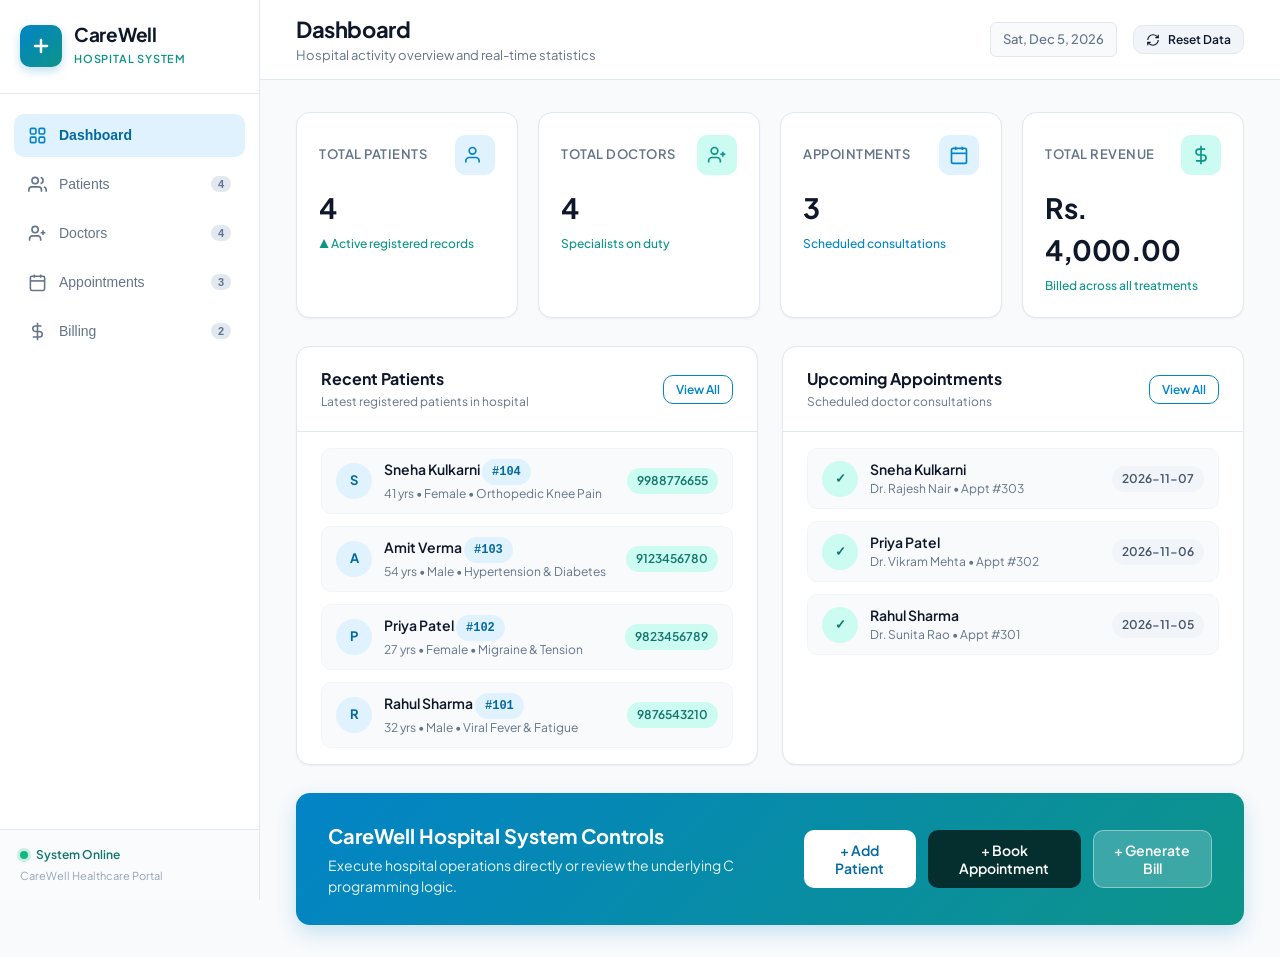
==== commit cc4239d4: "Remove C Project Viva tab to maintain clean professional hospital interface" ====
--- a/index.html
+++ b/index.html
@@ -77,23 +77,14 @@
           <span>Billing</span>
           <span class="nav-badge" id="badgeBills">0</span>
         </button>
-
-        <button class="nav-item" data-tab="guide">
-          <svg class="nav-icon" viewBox="0 0 24 24" fill="none" stroke="currentColor" stroke-width="2">
-            <circle cx="12" cy="12" r="10"/>
-            <line x1="12" y1="16" x2="12" y2="12"/>
-            <line x1="12" y1="8" x2="12.01" y2="8"/>
-          </svg>
-          <span>C Project Viva</span>
-        </button>
       </nav>
 
       <div class="sidebar-footer">
         <div class="status-indicator">
           <span class="status-dot"></span>
-          <span class="status-text">C Mini-Project Ready</span>
-        </div>
-        <p class="credit">B.Tech First/Second Year</p>
+          <span class="status-text">System Online</span>
+        </div>
+        <p class="credit">CareWell Healthcare Portal</p>
       </div>
     </aside>
 
@@ -340,50 +331,6 @@
               <!-- Dynamically populated -->
             </tbody>
           </table>
-        </div>
-      </section>
-
-      <!-- TAB 6: C PROJECT VIVA GUIDE -->
-      <section id="view-guide" class="tab-view">
-        <div class="guide-grid">
-          <div class="card guide-card">
-            <h3>B.Tech C Mini-Project Architecture</h3>
-            <p>This project models real-world hospital workflows using fundamental C concepts required in standard engineering curricula:</p>
-            <div class="concept-tags">
-              <span class="tag">Structures (struct)</span>
-              <span class="tag">Arrays of Structures</span>
-              <span class="tag">Functions & Prototypes</span>
-              <span class="tag">Loops & Switch-Case</span>
-              <span class="tag">String Manipulation</span>
-              <span class="tag">File Handling (fopen, fprintf, fscanf)</span>
-            </div>
-
-            <h4 style="margin-top: 20px;">1. Compilation & Execution Commands:</h4>
-            <div class="code-box">
-              <code># Compile C Engine with Windows Sockets<br>gcc main.c -o hospital.exe -lws2_32<br><br># Run Application (Auto-opens website in browser!)<br>.\hospital.exe</code>
-            </div>
-
-            <h4 style="margin-top: 15px;">2. Data Structures Used in C:</h4>
-            <div class="code-box">
-              <code>struct Patient {<br>&nbsp;&nbsp;int id;<br>&nbsp;&nbsp;char name[50];<br>&nbsp;&nbsp;int age;<br>&nbsp;&nbsp;char gender[10];<br>&nbsp;&nbsp;char phone[15];<br>&nbsp;&nbsp;char disease[50];<br>};<br><br>Patient patients[MAX_PATIENTS]; // Array of structures</code>
-            </div>
-          </div>
-
-          <div class="card guide-card">
-            <h3>Viva Voce Questions & Answers</h3>
-            <div class="viva-item">
-              <strong>Q1. Why are Arrays of Structures used in this project?</strong>
-              <p>An array of structures allows grouping heterogenous attributes of a patient (integers for ID/age, character arrays for name/disease) into a single entity, and storing multiple such records contiguously in memory for indexed retrieval.</p>
-            </div>
-            <div class="viva-item">
-              <strong>Q2. How is patient deletion handled in C?</strong>
-              <p>When a patient at index <code>idx</code> is deleted, elements from <code>idx + 1</code> to <code>count - 1</code> are shifted left by one position, and the counter is decremented: <code>patients[i] = patients[i + 1]</code>.</p>
-            </div>
-            <div class="viva-item">
-              <strong>Q3. How is persistent storage achieved?</strong>
-              <p>Using standard C file I/O (<code>fopen</code> in <code>"w"</code> and <code>"r"</code> mode), records are serialized with delimited formatting to <code>hospital_data.txt</code>, surviving program restarts.</p>
-            </div>
-          </div>
         </div>
       </section>
     </main>
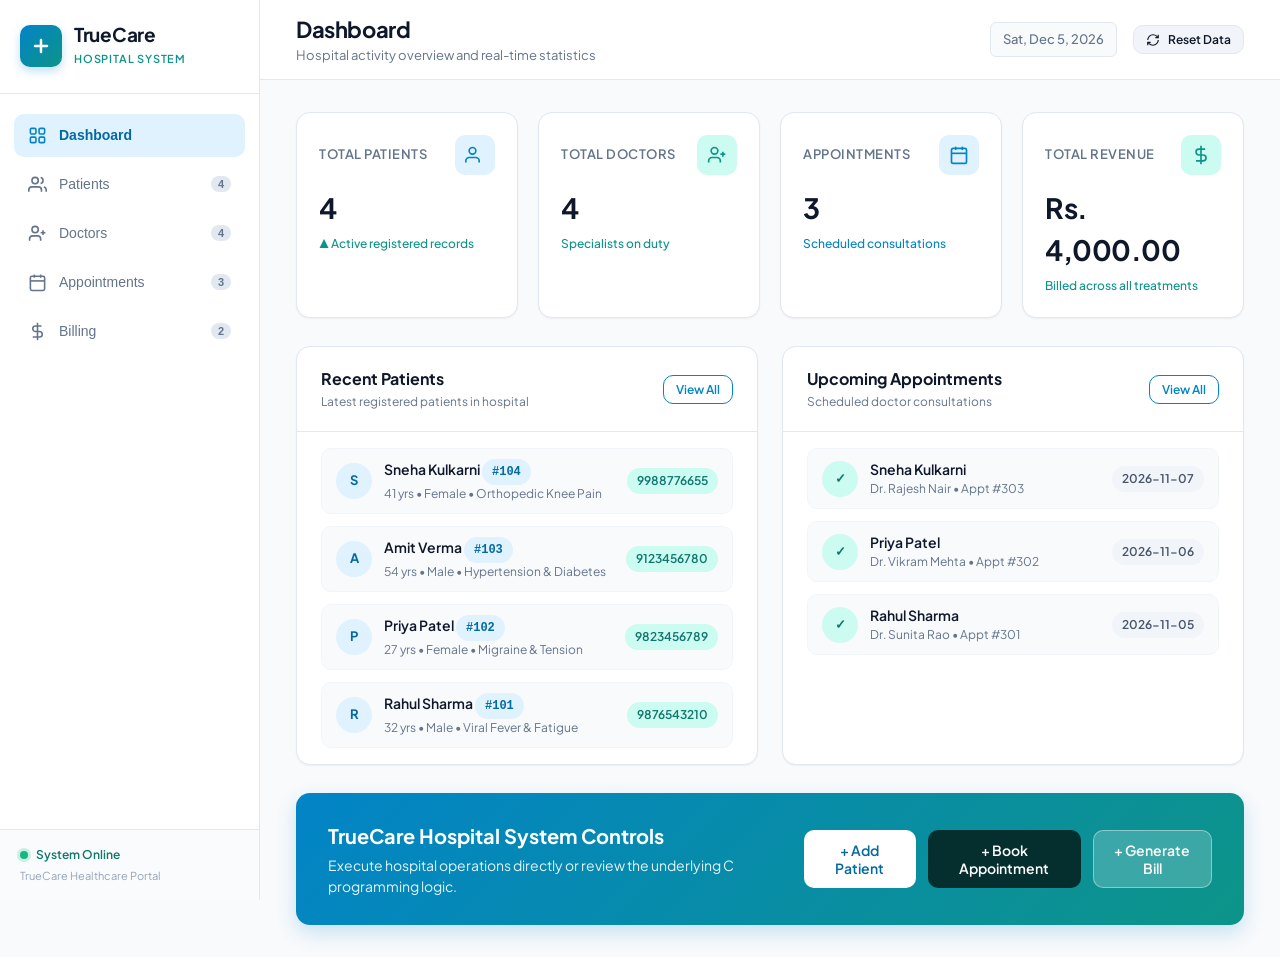
==== commit e29eaf4e: "Rename hospital system to TrueCare across application and documentation" ====
--- a/index.html
+++ b/index.html
@@ -3,7 +3,7 @@
 <head>
   <meta charset="UTF-8">
   <meta name="viewport" content="width=device-width, initial-scale=1.0">
-  <title>CareWell - Hospital Management System</title>
+  <title>TrueCare - Hospital Management System</title>
   <link rel="stylesheet" href="style.css">
   <link rel="preconnect" href="https://fonts.googleapis.com">
   <link rel="preconnect" href="https://fonts.gstatic.com" crossorigin>
@@ -20,7 +20,7 @@
           </svg>
         </div>
         <div class="brand-text">
-          <h2>CareWell</h2>
+          <h2>TrueCare</h2>
           <span>Hospital System</span>
         </div>
       </div>
@@ -84,7 +84,7 @@
           <span class="status-dot"></span>
           <span class="status-text">System Online</span>
         </div>
-        <p class="credit">CareWell Healthcare Portal</p>
+        <p class="credit">TrueCare Healthcare Portal</p>
       </div>
     </aside>
 
@@ -194,7 +194,7 @@
         <!-- Quick Access Shortcuts -->
         <div class="quick-banner">
           <div class="banner-text">
-            <h3>CareWell Hospital System Controls</h3>
+            <h3>TrueCare Hospital System Controls</h3>
             <p>Execute hospital operations directly or review the underlying C programming logic.</p>
           </div>
           <div class="banner-buttons">
@@ -493,8 +493,8 @@
       <div class="receipt-paper" id="receiptContent">
         <div class="receipt-header">
           <div class="receipt-cross">+</div>
-          <h2>CareWell Multispeciality Hospital</h2>
-          <p>Sector 12, Healthcare Enclave &bull; Helpline: +91 1800-CARE-WELL</p>
+          <h2>TrueCare Multispeciality Hospital</h2>
+          <p>Sector 12, Healthcare Enclave &bull; Helpline: +91 1800-TRUE-CARE</p>
           <div class="receipt-badge">PATIENT BILLING INVOICE</div>
         </div>
 
@@ -539,7 +539,7 @@
         </table>
 
         <div class="receipt-footer">
-          <p>Thank you for choosing CareWell Hospital. We wish you a speedy recovery!</p>
+          <p>Thank you for choosing TrueCare Hospital. We wish you a speedy recovery!</p>
           <div class="authorized-sign">Authorized Signatory</div>
         </div>
       </div>
--- a/style.css
+++ b/style.css
@@ -1,5 +1,5 @@
 /* ==========================================================================
-   CAREWELL HOSPITAL MANAGEMENT SYSTEM - STYLESHEET
+   TRUECARE HOSPITAL MANAGEMENT SYSTEM - STYLESHEET
    Palette: White Background, Ocean Blue (#0284c7), Light Teal (#0d9488)
    ========================================================================== */
 
